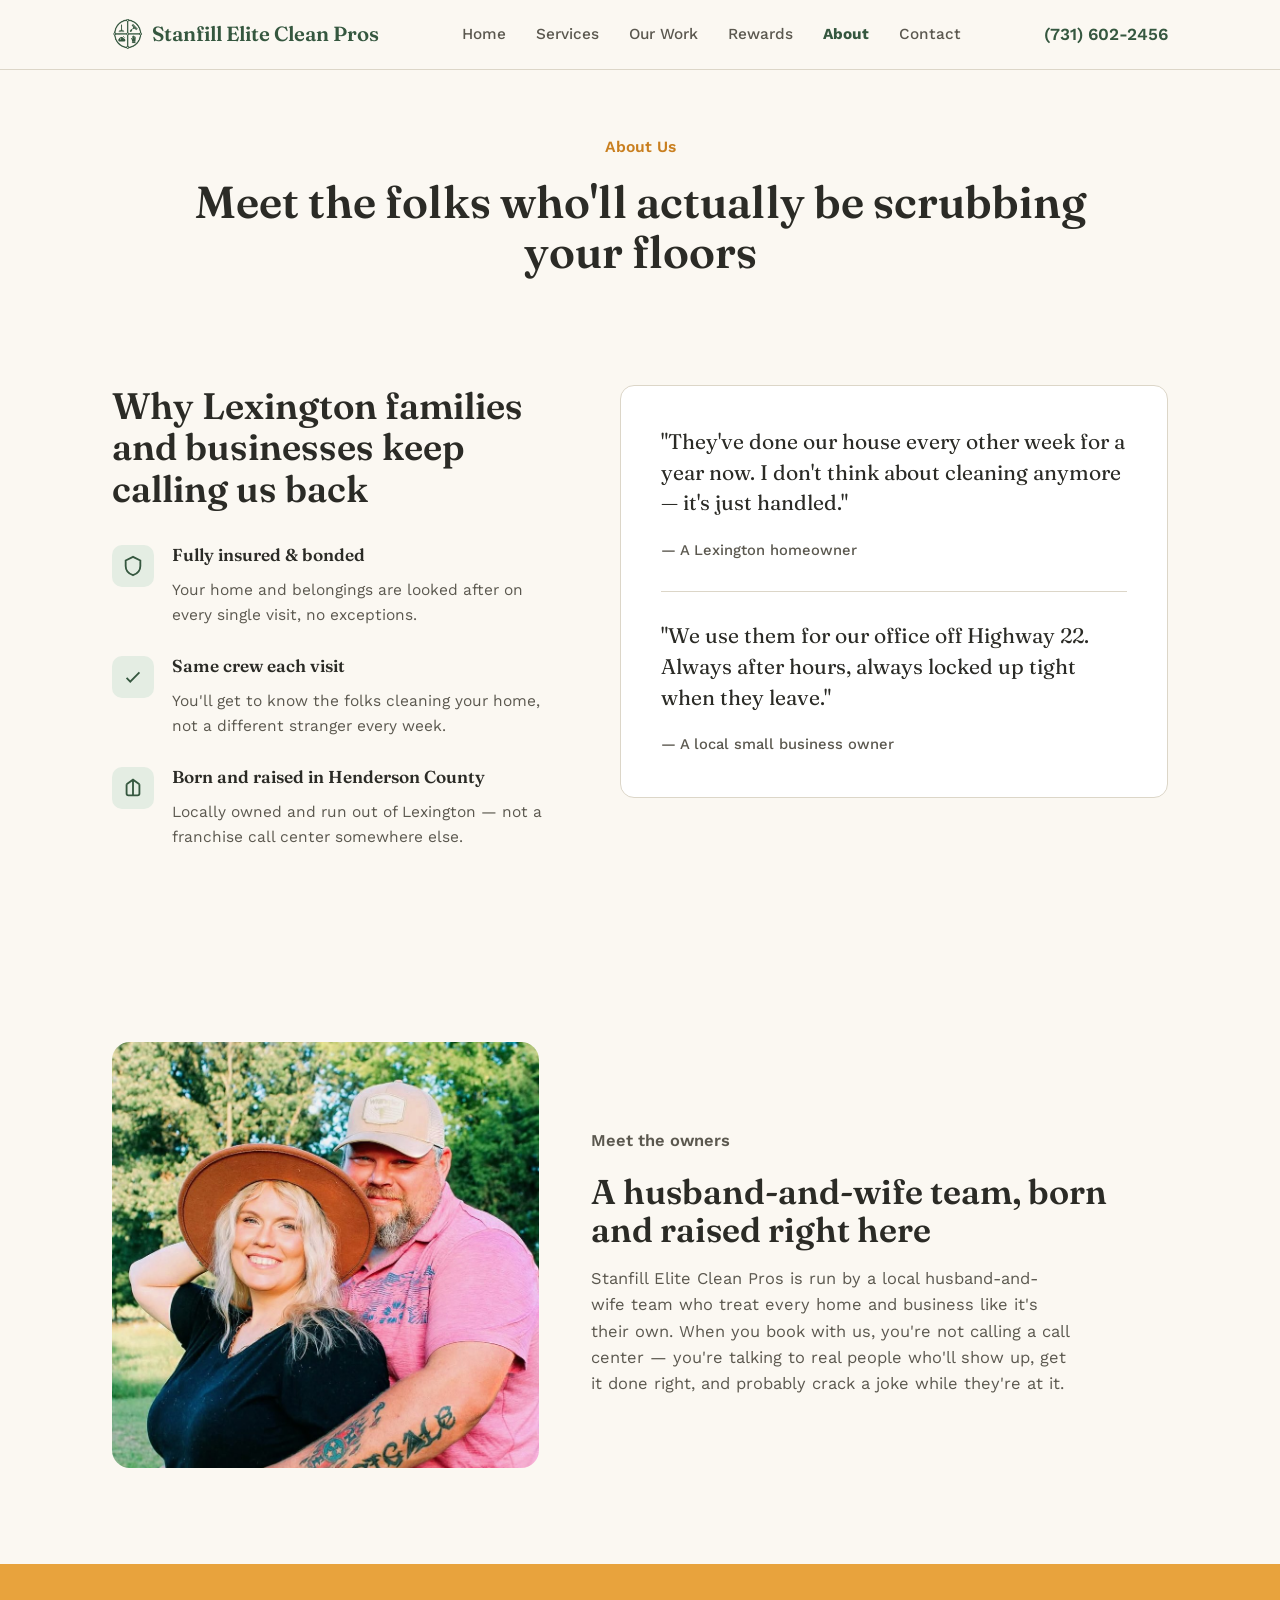
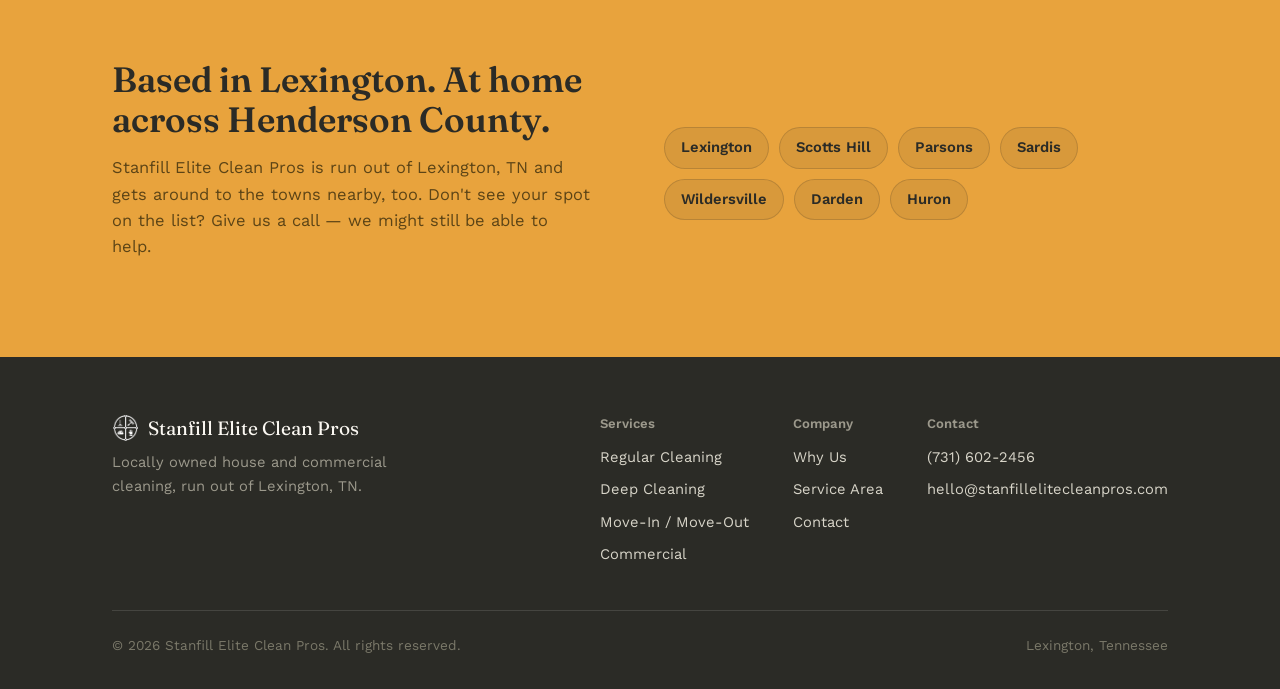
==== about.html @ 1ce363c2 "Add files via upload" ====
<!DOCTYPE html>
<html lang="en">
<head>
<meta charset="UTF-8">
<meta name="viewport" content="width=device-width, initial-scale=1.0">
<title>About Us | Stanfill Elite Clean Pros</title>
<meta name="description" content="Meet the local husband-and-wife team behind Stanfill Elite Clean Pros, serving Lexington, TN and Henderson County.">
<link rel="preconnect" href="https://fonts.googleapis.com">
<link rel="preconnect" href="https://fonts.gstatic.com" crossorigin>
<link href="https://fonts.googleapis.com/css2?family=Fraunces:opsz,wght@9..144,400;9..144,500;9..144,600;9..144,700&family=Work+Sans:wght@400;500;600&display=swap" rel="stylesheet">
<link rel="stylesheet" href="styles.css">
</head>
<body>

<nav class="nav">
  <div class="wrap">
    <a href="index.html" class="brand">
      <img class="mark" src="logo-mark-sage.png" alt="Stanfill Elite Clean Pros logo">
      Stanfill Elite Clean Pros
    </a>
    <div class="nav-links">
      <a href="index.html">Home</a>
      <a href="services.html">Services</a>
      <a href="gallery.html">Our Work</a>
      <a href="rewards.html">Rewards</a>
      <a href="about.html" class="active-link">About</a>
      <a href="contact.html">Contact</a>
    </div>
    <button class="nav-toggle" id="navToggle" aria-label="Open menu" aria-expanded="false">
      <span></span><span></span><span></span>
    </button>
    <div class="nav-right">
      <a href="tel:+17316022456" class="nav-phone">(731) 602-2456</a>
    </div>
  </div>
</nav>

<header class="page-header reveal">
  <div class="wrap">
    <p class="eyebrow-plain">About Us</p>
    <h1>Meet the folks who'll actually be scrubbing your floors</h1>
  </div>
</header>

<section class="reveal" id="why">
  <div class="wrap">
    <div class="why">
      <div class="section-head" style="margin-bottom:0;">
        <h2>Why Lexington families and businesses keep calling us back</h2>
        <div class="why-list" style="margin-top:36px;">
          <div class="why-item">
            <div class="icon">
              <svg viewBox="0 0 24 24" fill="none" stroke="currentColor" stroke-width="2"><path d="M12 2L4 6v6c0 5 3.5 8.5 8 10 4.5-1.5 8-5 8-10V6l-8-4z"/></svg>
            </div>
            <div>
              <h3>Fully insured &amp; bonded</h3>
              <p>Your home and belongings are looked after on every single visit, no exceptions.</p>
            </div>
          </div>
          <div class="why-item">
            <div class="icon">
              <svg viewBox="0 0 24 24" fill="none" stroke="currentColor" stroke-width="2"><path d="M5 13l4 4L19 7"/></svg>
            </div>
            <div>
              <h3>Same crew each visit</h3>
              <p>You'll get to know the folks cleaning your home, not a different stranger every week.</p>
            </div>
          </div>
          <div class="why-item">
            <div class="icon">
              <svg viewBox="0 0 24 24" fill="none" stroke="currentColor" stroke-width="2"><path d="M12 3v18M5 8l7-5 7 5M5 8v10a2 2 0 002 2h10a2 2 0 002-2V8"/></svg>
            </div>
            <div>
              <h3>Born and raised in Henderson County</h3>
              <p>Locally owned and run out of Lexington — not a franchise call center somewhere else.</p>
            </div>
          </div>
        </div>
      </div>
      <div class="quote-block">
        <blockquote>"They've done our house every other week for a year now. I don't think about cleaning anymore — it's just handled."</blockquote>
        <cite>— A Lexington homeowner</cite>
        <div class="quote-divider"></div>
        <blockquote>"We use them for our office off Highway 22. Always after hours, always locked up tight when they leave."</blockquote>
        <cite>— A local small business owner</cite>
      </div>
    </div>
  </div>
</section>

<section class="reveal" id="team">
  <div class="wrap">
    <div class="team-block">
      <div class="team-photo">
        <img src="owners.jpg" alt="The husband-and-wife team behind Stanfill Elite Clean Pros">
      </div>
      <div class="team-copy">
        <p class="eyebrow-plain">Meet the owners</p>
        <h2>A husband-and-wife team, born and raised right here</h2>
        <p>Stanfill Elite Clean Pros is run by a local husband-and-wife team who treat every home and business like it's their own. When you book with us, you're not calling a call center — you're talking to real people who'll show up, get it done right, and probably crack a joke while they're at it.</p>
      </div>
    </div>
  </div>
</section>

<section class="reveal area" id="area">
  <div class="wrap">
    <div>
      <h2>Based in Lexington. At home across Henderson County.</h2>
      <p>Stanfill Elite Clean Pros is run out of Lexington, TN and gets around to the towns nearby, too. Don't see your spot on the list? Give us a call — we might still be able to help.</p>
    </div>
    <div>
      <div class="town-list">
        <span class="town-pill">Lexington</span>
        <span class="town-pill">Scotts Hill</span>
        <span class="town-pill">Parsons</span>
        <span class="town-pill">Sardis</span>
        <span class="town-pill">Wildersville</span>
        <span class="town-pill">Darden</span>
        <span class="town-pill">Huron</span>
      </div>
    </div>
  </div>
</section>

<footer>
  <div class="wrap">
    <div class="footer-top">
      <div>
        <div class="footer-brand">
          <img class="mark" src="logo-mark-white.png" alt="Stanfill Elite Clean Pros logo">
          Stanfill Elite Clean Pros
        </div>
        <p class="footer-tagline">Locally owned house and commercial cleaning, run out of Lexington, TN.</p>
      </div>
      <div class="footer-links">
        <div class="footer-col">
          <h4>Services</h4>
          <a href="services.html">Regular Cleaning</a>
          <a href="services.html">Deep Cleaning</a>
          <a href="services.html">Move-In / Move-Out</a>
          <a href="services.html">Commercial</a>
        </div>
        <div class="footer-col">
          <h4>Company</h4>
          <a href="about.html">Why Us</a>
          <a href="about.html">Service Area</a>
          <a href="contact.html">Contact</a>
        </div>
        <div class="footer-col">
          <h4>Contact</h4>
          <span>(731) 602-2456</span>
          <span>hello@stanfillelitecleanpros.com</span>
        </div>
      </div>
    </div>
    <div class="footer-bottom">
      <span>© 2026 Stanfill Elite Clean Pros. All rights reserved.</span>
      <span>Lexington, Tennessee</span>
    </div>
  </div>
</footer>

<script src="main.js"></script>
</body>
</html>
---- styles.css ----
:root{
    --cream: #FBF8F2;
    --sage: #4A7C59;
    --sage-deep: #35573F;
    --sage-pale: #E4EDE3;
    --honey: #E8A33D;
    --honey-deep: #C97F1F;
    --ink: #2B2B26;
    --ink-soft: #5B584F;
    --line: #DCD6C8;
    --white: #FFFFFF;
  }

  *{ box-sizing: border-box; margin:0; padding:0; }

  html{ scroll-behavior: smooth; }

  body{
    background: var(--cream);
    color: var(--ink);
    font-family: 'Work Sans', sans-serif;
    font-size: 17px;
    line-height: 1.6;
    -webkit-font-smoothing: antialiased;
  }

  h1, h2, h3, .display{
    font-family: 'Fraunces', serif;
    color: var(--ink);
    line-height: 1.12;
    font-weight: 600;
  }

  a{ color: inherit; text-decoration: none; }

  img, svg{ display:block; max-width:100%; }

  .wrap{
    max-width: 1120px;
    margin: 0 auto;
    padding: 0 32px;
  }

  section{ padding: 96px 0; }

  @media (max-width: 640px){
    section{ padding: 64px 0; }
    .wrap{ padding: 0 20px; }
  }

  /* ---------- Nav ---------- */
  .nav{
    position: sticky;
    top: 0;
    z-index: 50;
    background: rgba(251,248,242,0.92);
    backdrop-filter: blur(6px);
    border-bottom: 1px solid var(--line);
  }
  .nav .wrap{
    display:flex;
    align-items:center;
    justify-content:space-between;
    padding-top: 18px;
    padding-bottom: 18px;
  }
  .brand{
    font-family:'Fraunces', serif;
    font-weight: 600;
    font-size: 1.28rem;
    color: var(--sage-deep);
    display:flex;
    align-items:center;
    gap:10px;
  }
  .brand .mark{
    width: 30px; height:30px;
    flex-shrink:0;
  }
  .nav-links{
    display:flex;
    gap: 30px;
    font-size: 0.96rem;
    font-weight:500;
  }
  .nav-links a{ color: var(--ink-soft); transition: color .15s ease; }
  .nav-links a:hover{ color: var(--sage-deep); }
  .nav-phone{
    font-weight:600;
    color: var(--sage-deep);
    white-space: nowrap;
  }
  .nav-toggle{
    display:none;
    flex-direction: column;
    justify-content: center;
    gap: 5px;
    width: 34px;
    height: 34px;
    background: none;
    border: none;
    cursor: pointer;
    padding: 0;
    flex-shrink: 0;
  }
  .nav-toggle span{
    display:block;
    width:100%;
    height:2px;
    background: var(--sage-deep);
    border-radius: 2px;
    transition: transform .2s ease, opacity .2s ease;
  }
  .nav-toggle.open span:nth-child(1){ transform: translateY(7px) rotate(45deg); }
  .nav-toggle.open span:nth-child(2){ opacity:0; }
  .nav-toggle.open span:nth-child(3){ transform: translateY(-7px) rotate(-45deg); }
  @media (max-width: 800px){
    .nav{ position: relative; }
    .nav-toggle{ display:flex; }
    .nav-links{
      display:none;
      position: absolute;
      top: 100%;
      left:0; right:0;
      flex-direction: column;
      gap: 0;
      background: var(--cream);
      border-bottom: 1px solid var(--line);
      box-shadow: 0 12px 24px rgba(43,43,38,0.08);
    }
    .nav-links.open{ display:flex; }
    .nav-links a{
      padding: 16px 32px;
      border-bottom: 1px solid var(--line);
    }
    .nav-links a:last-child{ border-bottom:none; }
  }

  /* ---------- Scroll reveal ---------- */
  .reveal{
    opacity: 0;
    transform: translateY(28px);
    transition: opacity .7s ease, transform .7s ease;
  }
  .reveal.is-visible{
    opacity: 1;
    transform: none;
  }
  @media (prefers-reduced-motion: reduce){
    .reveal{ opacity:1; transform:none; transition:none; }
  }

  /* ---------- Hero entrance + living details ---------- */
  .hero .wrap > div:first-child{
    animation: heroFadeUp .8s ease both;
  }
  .hero-art{
    animation: heroFadeUp .8s ease .15s both;
  }
  @keyframes heroFadeUp{
    from{ opacity:0; transform: translateY(20px); }
    to{ opacity:1; transform:none; }
  }
  .sparkle-anim{
    animation: sparkleTwinkle 2.6s ease-in-out infinite;
    transform-origin: center;
  }
  .sparkle-anim.delay1{ animation-delay: .5s; }
  .sparkle-anim.delay2{ animation-delay: 1s; }
  @keyframes sparkleTwinkle{
    0%, 100%{ opacity: .55; transform: scale(0.85); }
    50%{ opacity: 1; transform: scale(1.1); }
  }
  .mist-anim{
    animation: mistFloat 3.2s ease-in-out infinite;
  }
  .mist-anim.delay1{ animation-delay: .6s; }
  .mist-anim.delay2{ animation-delay: 1.2s; }
  @keyframes mistFloat{
    0%{ opacity: 0; transform: translateY(6px); }
    40%{ opacity: .9; }
    100%{ opacity: 0; transform: translateY(-14px); }
  }
  @media (prefers-reduced-motion: reduce){
    .hero .wrap > div:first-child, .hero-art{ animation:none; }
    .sparkle-anim, .mist-anim{ animation:none; }
  }

  /* ---------- Hero ---------- */
  .hero{
    padding: 88px 0 72px;
    position: relative;
    overflow: hidden;
  }
  .hero::before{
    content:"";
    position:absolute;
    top:-140px; right:-180px;
    width:560px; height:560px;
    border-radius:50%;
    background: radial-gradient(circle at 32% 32%, rgba(232,163,61,0.32), rgba(232,163,61,0) 68%);
    z-index:0;
  }
  .hero::after{
    content:"";
    position:absolute;
    bottom:-220px; left:-140px;
    width:420px; height:420px;
    border-radius:50%;
    background: radial-gradient(circle at 50% 50%, rgba(74,124,89,0.16), rgba(74,124,89,0) 70%);
    z-index:0;
  }
  .hero .wrap{
    position:relative;
    z-index:1;
    display:grid;
    grid-template-columns: 1.05fr 0.85fr;
    gap: 56px;
    align-items:center;
  }
  .badge-stamp{
    position:absolute;
    top: 18px;
    right: 18px;
    background: var(--sage-deep);
    color: var(--cream);
    font-family:'Fraunces', serif;
    font-weight:600;
    font-size: 0.82rem;
    padding: 10px 16px;
    border-radius: 999px;
    transform: rotate(6deg);
    box-shadow: 0 6px 16px rgba(53,87,63,0.25);
    z-index:2;
  }
  @media (max-width: 640px){
    .badge-stamp{ display:none; }
  }
  @media (max-width: 860px){
    .hero .wrap{ grid-template-columns: 1fr; }
    .hero{ padding-top: 56px; }
  }
  .eyebrow-plain{
    font-size: 0.98rem;
    color: var(--sage-deep);
    font-weight: 600;
    margin-bottom: 18px;
  }
  .hero h1{
    font-size: clamp(2.4rem, 4.6vw, 3.6rem);
    letter-spacing: -0.01em;
  }
  .hero p.lede{
    margin-top: 22px;
    font-size: 1.16rem;
    color: var(--ink-soft);
    max-width: 46ch;
  }
  .hero-ctas{
    margin-top: 34px;
    display:flex;
    gap: 16px;
    flex-wrap: wrap;
  }
  .btn{
    display:inline-block;
    padding: 14px 26px;
    border-radius: 8px;
    font-weight: 600;
    font-size: 0.98rem;
    transition: transform .15s ease, box-shadow .15s ease, background .15s ease;
  }
  .btn-primary{
    background: var(--sage);
    color: var(--white);
    box-shadow: 0 8px 20px rgba(74,124,89,0.28);
  }
  .btn-primary:hover{ background: var(--sage-deep); transform: translateY(-2px); box-shadow: 0 12px 24px rgba(74,124,89,0.32); }
  .btn-ghost{
    border: 1.5px solid var(--sage);
    color: var(--sage-deep);
  }
  .btn-ghost:hover{ background: var(--sage-pale); }

  .hero-note{
    margin-top: 20px;
    font-size: 0.92rem;
    color: var(--ink-soft);
  }

  .hero-art{
    position: relative;
  }

  /* ---------- Trust strip ---------- */
  .trust{
    border-top: 1px solid var(--line);
    border-bottom: 1px solid var(--line);
    background: var(--sage-pale);
  }
  .trust .wrap{
    display:flex;
    flex-wrap: wrap;
    gap: 28px 44px;
    padding: 26px 32px;
    justify-content: space-between;
  }
  .trust-item{
    display:flex;
    align-items:center;
    gap: 12px;
    font-size: 0.95rem;
    font-weight: 500;
    color: var(--sage-deep);
  }
  .trust-item .icon-dot{
    width: 34px; height:34px;
    border-radius:50%;
    background: var(--honey);
    display:flex; align-items:center; justify-content:center;
    flex-shrink:0;
  }
  .trust-item:nth-child(even) .icon-dot{ background: var(--sage); }
  .trust-item .icon-dot svg{ width:18px; height:18px; color: var(--white); }

  /* ---------- Section heads ---------- */
  .section-head{
    max-width: 60ch;
    margin-bottom: 52px;
  }
  .section-head h2{
    font-size: clamp(1.8rem, 3vw, 2.3rem);
  }
  .section-head p{
    margin-top: 14px;
    color: var(--ink-soft);
    font-size: 1.06rem;
  }
  .section-head.center{
    margin-left:auto;
    margin-right:auto;
    text-align:center;
  }

  /* ---------- Promo / coupon ---------- */
  .promo{
    background: var(--sage-pale);
  }
  .promo-card{
    display:grid;
    grid-template-columns: 1.1fr 0.9fr;
    gap: 48px;
    align-items:center;
  }
  @media (max-width: 860px){
    .promo-card{ grid-template-columns: 1fr; }
  }
  .promo-copy h2{
    font-size: clamp(1.7rem, 2.8vw, 2.15rem);
    margin-top: 10px;
  }
  .promo-copy p{
    margin-top: 16px;
    color: var(--ink-soft);
    font-size: 1.03rem;
    max-width: 46ch;
  }
  .promo-copy .btn{ margin-top: 26px; }

  .coupon{
    background: var(--white);
    border: 2px dashed var(--honey-deep);
    border-radius: 16px;
    position: relative;
    padding: 30px 30px 22px;
  }
  .coupon::before, .coupon::after{
    content:"";
    position:absolute;
    width: 26px; height: 26px;
    background: var(--sage-pale);
    border-radius: 50%;
    left: 50%;
    transform: translateX(-50%);
  }
  .coupon::before{ top: -13px; }
  .coupon::after{ bottom: -13px; }
  .coupon-top{
    display:flex;
    flex-direction: column;
    align-items:center;
    text-align:center;
    padding-bottom: 20px;
  }
  .coupon-label{
    font-size: 0.86rem;
    font-weight: 600;
    color: var(--sage-deep);
    margin-bottom: 10px;
  }
  .coupon-amount{
    font-family: 'Fraunces', serif;
    font-size: 2.6rem;
    font-weight: 700;
    color: var(--honey-deep);
    line-height: 1;
  }
  .coupon-sub{
    margin-top: 8px;
    font-size: 0.94rem;
    color: var(--ink-soft);
    font-weight: 500;
  }
  .coupon-perf{
    border-top: 2px dashed var(--line);
  }
  .coupon-bottom{
    padding-top: 18px;
    text-align:center;
  }
  .coupon-note{
    font-size: 0.85rem;
    color: var(--ink-soft);
  }

  .rewards-block{
    margin-top: 64px;
    padding-top: 56px;
    border-top: 1px solid rgba(43,43,38,0.1);
  }
  .rewards-steps{
    display:grid;
    grid-template-columns: repeat(3, 1fr);
    gap: 30px;
    margin-bottom: 48px;
  }
  @media (max-width: 800px){
    .rewards-steps{ grid-template-columns: 1fr; gap: 26px; }
  }
  .rewards-step .num{
    font-family:'Fraunces', serif;
    font-size: 1.4rem;
    color: var(--honey-deep);
    display:block;
    margin-bottom: 10px;
  }
  .rewards-step h3{ font-size: 1.08rem; margin-bottom: 6px; }
  .rewards-step p{ font-size: 0.95rem; color: var(--ink-soft); }

  .tier-grid{
    display:grid;
    grid-template-columns: repeat(4, 1fr);
    gap: 20px;
  }
  @media (max-width: 900px){
    .tier-grid{ grid-template-columns: repeat(2, 1fr); }
  }
  @media (max-width: 560px){
    .tier-grid{ grid-template-columns: 1fr; }
  }
  .tier-card{
    background: var(--white);
    border: 1px solid var(--line);
    border-radius: 14px;
    padding: 26px 22px;
    text-align:center;
  }
  .tier-card.featured{
    background: var(--sage-deep);
    border-color: var(--sage-deep);
  }
  .tier-card.featured h3, .tier-card.featured .tier-points{ color: var(--cream); }
  .tier-card.featured p{ color: #C9DACB; }
  .tier-points{
    display:inline-block;
    font-size: 0.82rem;
    font-weight: 700;
    color: var(--honey-deep);
    background: var(--sage-pale);
    padding: 5px 14px;
    border-radius: 999px;
    margin-bottom: 14px;
  }
  .tier-card.featured .tier-points{ background: rgba(251,248,242,0.15); }
  .tier-card h3{ font-size: 1.15rem; margin-bottom: 8px; }
  .tier-card p{ font-size: 0.9rem; color: var(--ink-soft); }

  /* ---------- Gallery ---------- */
  .gallery-grid{
    display:grid;
    grid-template-columns: 1.3fr 1fr;
    gap: 24px;
  }
  @media (max-width: 800px){
    .gallery-grid{ grid-template-columns: 1fr; }
  }
  .gallery-item{
    background: var(--white);
    border: 1px solid var(--line);
    border-radius: 14px;
    overflow: hidden;
  }
  .gallery-item img{
    width: 100%;
    height: 320px;
    object-fit: cover;
    display: block;
  }
  .gallery-item.large img{ height: 400px; }
  @media (max-width: 800px){
    .gallery-item.large img{ height: 320px; }
  }
  .gallery-item figcaption{
    padding: 16px 20px;
    font-size: 0.92rem;
    color: var(--ink-soft);
  }

  /* ---------- Team ---------- */
  .team-block{
    display:grid;
    grid-template-columns: 0.85fr 1.15fr;
    gap: 52px;
    align-items:center;
  }
  @media (max-width: 800px){
    .team-block{ grid-template-columns: 1fr; }
  }
  .team-photo img{
    width: 100%;
    aspect-ratio: 1 / 1;
    object-fit: cover;
    border-radius: 18px;
    display:block;
  }
  .team-copy h2{ font-size: clamp(1.7rem, 2.8vw, 2.15rem); margin-top:10px; }
  .team-copy p{ margin-top:16px; color: var(--ink-soft); font-size: 1.03rem; max-width: 48ch; }

  /* ---------- Services ---------- */
  .services-grid{
    display:grid;
    grid-template-columns: repeat(2, 1fr);
    gap: 2px;
    background: var(--line);
    border: 1px solid var(--line);
    border-radius: 14px;
    overflow:hidden;
  }
  @media (max-width: 720px){
    .services-grid{ grid-template-columns: 1fr; }
  }
  .service-card{
    background: var(--white);
    padding: 40px 38px;
    transition: transform .18s ease, box-shadow .18s ease;
  }
  .service-card:hover{
    transform: translateY(-4px);
    box-shadow: 0 14px 30px rgba(43,43,38,0.08);
    position: relative;
    z-index: 1;
  }
  .service-card .tag{
    font-size: 0.86rem;
    font-weight: 600;
    color: var(--honey-deep);
    margin-bottom: 12px;
  }
  .service-card h3{
    font-size: 1.4rem;
    margin-bottom: 12px;
  }
  .service-card p{
    color: var(--ink-soft);
    font-size: 0.99rem;
  }
  .service-card .checklist{
    list-style:none;
    padding:0;
    margin:0;
    display:flex;
    flex-direction:column;
    gap: 10px;
  }
  .service-card .checklist li{
    position:relative;
    padding-left: 26px;
    font-size: 0.95rem;
    color: var(--ink-soft);
  }
  .service-card .checklist li::before{
    content:"";
    position:absolute;
    left:0; top:3px;
    width:16px; height:16px;
    border-radius:4px;
    background: var(--sage-pale);
    border: 1.5px solid var(--sage);
  }
  .service-card .checklist li::after{
    content:"";
    position:absolute;
    left:4px; top:6px;
    width:8px; height:4px;
    border-left: 2px solid var(--sage-deep);
    border-bottom: 2px solid var(--sage-deep);
    transform: rotate(-45deg);
  }
  .service-card .checklist li .note{
    color: var(--ink-soft);
    font-style: italic;
    font-size: 0.87rem;
  }

  .feature-strip{
    margin-top: 44px;
    display:grid;
    grid-template-columns: 1fr 1fr;
    gap: 24px;
  }
  @media (max-width: 720px){
    .feature-strip{ grid-template-columns: 1fr; }
  }
  .feature-item{
    display:flex;
    gap: 18px;
    background: var(--sage-pale);
    border-radius: 14px;
    padding: 26px;
  }
  .feature-item .icon{
    width: 44px; height:44px;
    border-radius: 10px;
    background: var(--white);
    display:flex; align-items:center; justify-content:center;
    flex-shrink:0;
  }
  .feature-item .icon svg{ width:22px; height:22px; color: var(--sage-deep); }
  .feature-item h3{ font-size: 1.05rem; margin-bottom: 6px; }
  .feature-item p{ font-size: 0.92rem; color: var(--ink-soft); }

  /* ---------- Process ---------- */
  .process{
    background: var(--sage-deep);
    color: var(--cream);
  }
  .process .section-head h2, .process .section-head p{ color: var(--cream); }
  .process .section-head p{ color: #C9DACB; }
  .process-list{
    display:grid;
    grid-template-columns: repeat(3, 1fr);
    gap: 40px;
  }
  @media (max-width: 800px){
    .process-list{ grid-template-columns: 1fr; gap: 36px; }
  }
  .process-step{
    border-top: 2px solid rgba(251,248,242,0.28);
    padding-top: 22px;
  }
  .process-step .num{
    font-family:'Fraunces', serif;
    font-size: 1.5rem;
    color: var(--honey);
    margin-bottom: 14px;
    display:block;
  }
  .process-step h3{
    color: var(--cream);
    font-size: 1.2rem;
    margin-bottom: 10px;
  }
  .process-step p{
    color: #C9DACB;
    font-size: 0.98rem;
  }

  /* ---------- Why us ---------- */
  .why{
    display:grid;
    grid-template-columns: 0.9fr 1.1fr;
    gap: 60px;
    align-items: start;
  }
  @media (max-width: 860px){
    .why{ grid-template-columns: 1fr; }
  }
  .why-list{
    display:flex;
    flex-direction: column;
    gap: 28px;
  }
  .why-item{
    display:flex;
    gap: 18px;
  }
  .why-item .icon{
    width: 42px; height:42px;
    border-radius: 10px;
    background: var(--sage-pale);
    display:flex; align-items:center; justify-content:center;
    flex-shrink:0;
  }
  .why-item .icon svg{ width:22px; height:22px; color: var(--sage-deep); }
  .why-item h3{ font-size: 1.08rem; margin-bottom: 6px; }
  .why-item p{ color: var(--ink-soft); font-size: 0.97rem; }

  .quote-block{
    background: var(--white);
    border: 1px solid var(--line);
    border-radius: 14px;
    padding: 40px;
  }
  .quote-block blockquote{
    font-family:'Fraunces', serif;
    font-size: 1.32rem;
    line-height: 1.45;
    color: var(--ink);
    margin-bottom: 18px;
  }
  .quote-block cite{
    font-style: normal;
    font-size: 0.92rem;
    color: var(--ink-soft);
    font-weight: 500;
  }
  .quote-divider{
    height:1px;
    background: var(--line);
    margin: 28px 0;
  }

  /* ---------- Service area ---------- */
  .area{
    background: var(--honey);
    color: var(--ink);
  }
  .area .wrap{
    display:grid;
    grid-template-columns: 1fr 1fr;
    gap: 48px;
    align-items:center;
  }
  @media (max-width: 800px){
    .area .wrap{ grid-template-columns: 1fr; }
  }
  .area h2{ font-size: clamp(1.8rem, 3vw, 2.2rem); }
  .area p{ margin-top: 16px; color: #5C4416; font-size: 1.03rem; max-width: 48ch; }
  .town-list{
    display:flex;
    flex-wrap: wrap;
    gap: 10px;
    margin-top: 26px;
  }
  .town-pill{
    background: rgba(43,43,38,0.08);
    border: 1px solid rgba(43,43,38,0.18);
    padding: 8px 16px;
    border-radius: 999px;
    font-size: 0.92rem;
    font-weight: 600;
  }

  /* ---------- Contact / CTA ---------- */
  .contact-grid{
    display:grid;
    grid-template-columns: 1fr 1fr;
    gap: 56px;
  }
  @media (max-width: 860px){
    .contact-grid{ grid-template-columns: 1fr; }
  }
  .contact-info h2{ font-size: clamp(1.8rem, 3vw, 2.2rem); }
  .contact-info p{ margin-top: 16px; color: var(--ink-soft); max-width: 46ch; }
  .contact-line{
    margin-top: 28px;
    display:flex;
    flex-direction: column;
    gap: 14px;
  }
  .contact-line a, .contact-line span{
    display:flex;
    align-items:center;
    gap: 12px;
    font-weight: 600;
    color: var(--sage-deep);
  }
  .contact-line svg{ width:20px; height:20px; }

  form{
    background: var(--white);
    border: 1px solid var(--line);
    border-radius: 14px;
    padding: 36px;
  }
  .field{ margin-bottom: 18px; }
  .field label{
    display:block;
    font-size: 0.88rem;
    font-weight: 600;
    color: var(--ink);
    margin-bottom: 7px;
  }
  .field input, .field select, .field textarea{
    width:100%;
    padding: 12px 14px;
    border: 1px solid var(--line);
    border-radius: 8px;
    font-family: inherit;
    font-size: 0.97rem;
    background: var(--cream);
    color: var(--ink);
  }
  .field input:focus, .field select:focus, .field textarea:focus{
    outline: 2px solid var(--sage);
    outline-offset: 1px;
  }
  .field textarea{ resize: vertical; min-height: 90px; }
  .field-check{
    display:flex;
    align-items:flex-start;
    gap: 10px;
    margin-bottom: 22px;
  }
  .field-check input{
    width: 18px; height: 18px;
    margin-top: 2px;
    accent-color: var(--sage);
    flex-shrink:0;
  }
  .field-check label{
    font-size: 0.88rem;
    font-weight: 500;
    color: var(--ink-soft);
  }
  form .btn{ width:100%; text-align:center; border:none; cursor:pointer; }

  /* ---------- Footer ---------- */
  footer{
    background: var(--ink);
    color: #D8D5C9;
    padding: 56px 0 32px;
  }
  .footer-top{
    display:flex;
    justify-content: space-between;
    flex-wrap: wrap;
    gap: 30px;
    padding-bottom: 34px;
    border-bottom: 1px solid rgba(255,255,255,0.12);
  }
  .footer-brand{
    font-family:'Fraunces', serif;
    font-size: 1.2rem;
    color: var(--cream);
    display:flex;
    align-items:center;
    gap:10px;
  }
  .footer-brand .mark{ width:26px; height:26px; }
  .footer-tagline{
    margin-top: 8px;
    font-size: 0.92rem;
    color: #9C998C;
    max-width: 34ch;
  }
  .footer-links{
    display:flex;
    gap: 44px;
    flex-wrap: wrap;
  }
  .footer-col h4{
    font-size: 0.82rem;
    color: #9C998C;
    font-weight: 600;
    margin-bottom: 12px;
  }
  .footer-col a, .footer-col span{
    display:block;
    font-size: 0.92rem;
    color: #D8D5C9;
    margin-bottom: 9px;
  }
  .footer-col a:hover{ color: var(--honey); }
  .footer-bottom{
    padding-top: 24px;
    font-size: 0.85rem;
    color: #7A7869;
    display:flex;
    justify-content: space-between;
    flex-wrap: wrap;
    gap: 10px;
  }

  .sr-only{
    position:absolute; width:1px; height:1px;
    padding:0; margin:-1px; overflow:hidden;
    clip:rect(0,0,0,0); white-space:nowrap; border:0;
  }

  @media (prefers-reduced-motion: reduce){
    *{ scroll-behavior:auto !important; transition:none !important; }
  }

  /* ---------- Nav right / booking message ---------- */
  .nav-right{ display:flex; align-items:center; gap: 18px; }
  .modal-msg{
    font-size: 0.88rem;
    border-radius: 8px;
    padding: 10px 12px;
    margin-bottom: 16px;
    display:none;
  }
  .modal-msg.show{ display:block; }
  .modal-msg.error{ background:#FBE7DF; color:#9A3B1F; }
  .modal-msg.success{ background: var(--sage-pale); color: var(--sage-deep); }
  .send-options{
    display:flex;
    gap: 12px;
    margin-bottom: 16px;
  }
  @media (max-width: 480px){
    .send-options{ flex-direction: column; }
  }
  .send-btn{
    flex:1;
    display:flex;
    align-items:center;
    justify-content:center;
    gap: 8px;
    text-align:center;
    font-size: 0.92rem;
  }
  .send-btn svg{ width:18px; height:18px; flex-shrink:0; }

  /* ---------- Calendar picker ---------- */
  .calendar-field{ margin-bottom: 22px; }
  .calendar{
    background: var(--white);
    border: 1px solid var(--line);
    border-radius: 12px;
    padding: 18px;
  }
  .calendar-head{
    display:flex;
    align-items:center;
    justify-content:space-between;
    margin-bottom: 12px;
  }
  .calendar-head .month-label{
    font-family:'Fraunces', serif;
    font-weight:600;
    font-size: 1.02rem;
  }
  .calendar-nav{
    display:flex;
    gap: 6px;
  }
  .calendar-nav button{
    width: 30px; height:30px;
    border-radius: 8px;
    border: 1px solid var(--line);
    background: var(--cream);
    cursor:pointer;
    font-size: 0.95rem;
    color: var(--sage-deep);
  }
  .calendar-nav button:disabled{ opacity:0.35; cursor:not-allowed; }
  .calendar-grid{
    display:grid;
    grid-template-columns: repeat(7, 1fr);
    gap: 4px;
    text-align:center;
  }
  .calendar-grid .dow{
    font-size: 0.72rem;
    font-weight:600;
    color: var(--ink-soft);
    padding-bottom: 6px;
  }
  .calendar-day{
    aspect-ratio: 1;
    display:flex;
    align-items:center;
    justify-content:center;
    border-radius: 8px;
    font-size: 0.88rem;
    cursor:pointer;
    border: 1px solid transparent;
    background:none;
    font-family:inherit;
    color: var(--ink);
  }
  .calendar-day:hover:not(.disabled):not(.empty){ background: var(--sage-pale); }
  .calendar-day.disabled{ color: var(--line); cursor:not-allowed; text-decoration: line-through; }
  .calendar-day.empty{ cursor:default; }
  .calendar-day.selected{ background: var(--sage); color: var(--white); font-weight:600; }
  .calendar-note{
    margin-top: 12px;
    font-size: 0.85rem;
    color: var(--ink-soft);
  }
  .calendar-note strong{ color: var(--sage-deep); }

  /* ---------- Multi-page additions ---------- */
  .nav-links a.active-link{ color: var(--sage-deep); font-weight: 700; }

  .page-header{
    padding: 64px 0 12px;
    text-align: center;
  }
  .page-header .eyebrow-plain{
    text-align: center;
    color: var(--honey-deep);
  }
  .page-header h1{
    font-size: clamp(2rem, 4vw, 2.8rem);
    max-width: 32ch;
    margin: 0 auto;
  }
  .page-header .page-lede{
    margin: 16px auto 0;
    max-width: 52ch;
    color: var(--ink-soft);
    font-size: 1.08rem;
  }

  .page-header.split{
    text-align: left;
    padding: 56px 0 8px;
  }
  .page-header.split .wrap{
    display:grid;
    grid-template-columns: 1.1fr 0.9fr;
    gap: 40px;
    align-items:center;
  }
  .page-header.split .eyebrow-plain,
  .page-header.split .page-lede{
    text-align:left;
    margin-left:0;
  }
  .page-header.split h1{ margin-left:0; }
  @media (max-width: 800px){
    .page-header.split .wrap{ grid-template-columns: 1fr; }
    .page-header.split{ text-align:center; }
    .page-header.split .eyebrow-plain,
    .page-header.split .page-lede{ text-align:center; margin-left:auto; margin-right:auto; }
    .page-header.split h1{ margin-left:auto; margin-right:auto; }
    .page-header.split .header-art{ order:-1; max-width:280px; margin:0 auto; }
  }
  .header-art svg{ width:100%; height:auto; display:block; }

  .explore-grid{
    display:grid;
    grid-template-columns: repeat(3, 1fr);
    gap: 20px;
  }
  @media (max-width: 860px){
    .explore-grid{ grid-template-columns: repeat(2, 1fr); }
  }
  @media (max-width: 560px){
    .explore-grid{ grid-template-columns: 1fr; }
  }
  .explore-card{
    display:block;
    background: var(--white);
    border: 1px solid var(--line);
    border-radius: 14px;
    padding: 28px 24px;
    transition: transform .18s ease, box-shadow .18s ease;
  }
  .explore-card:hover{
    transform: translateY(-4px);
    box-shadow: 0 14px 30px rgba(43,43,38,0.08);
  }
  .explore-card h3{ font-size: 1.15rem; margin-bottom: 8px; color: var(--sage-deep); }
  .explore-card p{ font-size: 0.94rem; color: var(--ink-soft); }
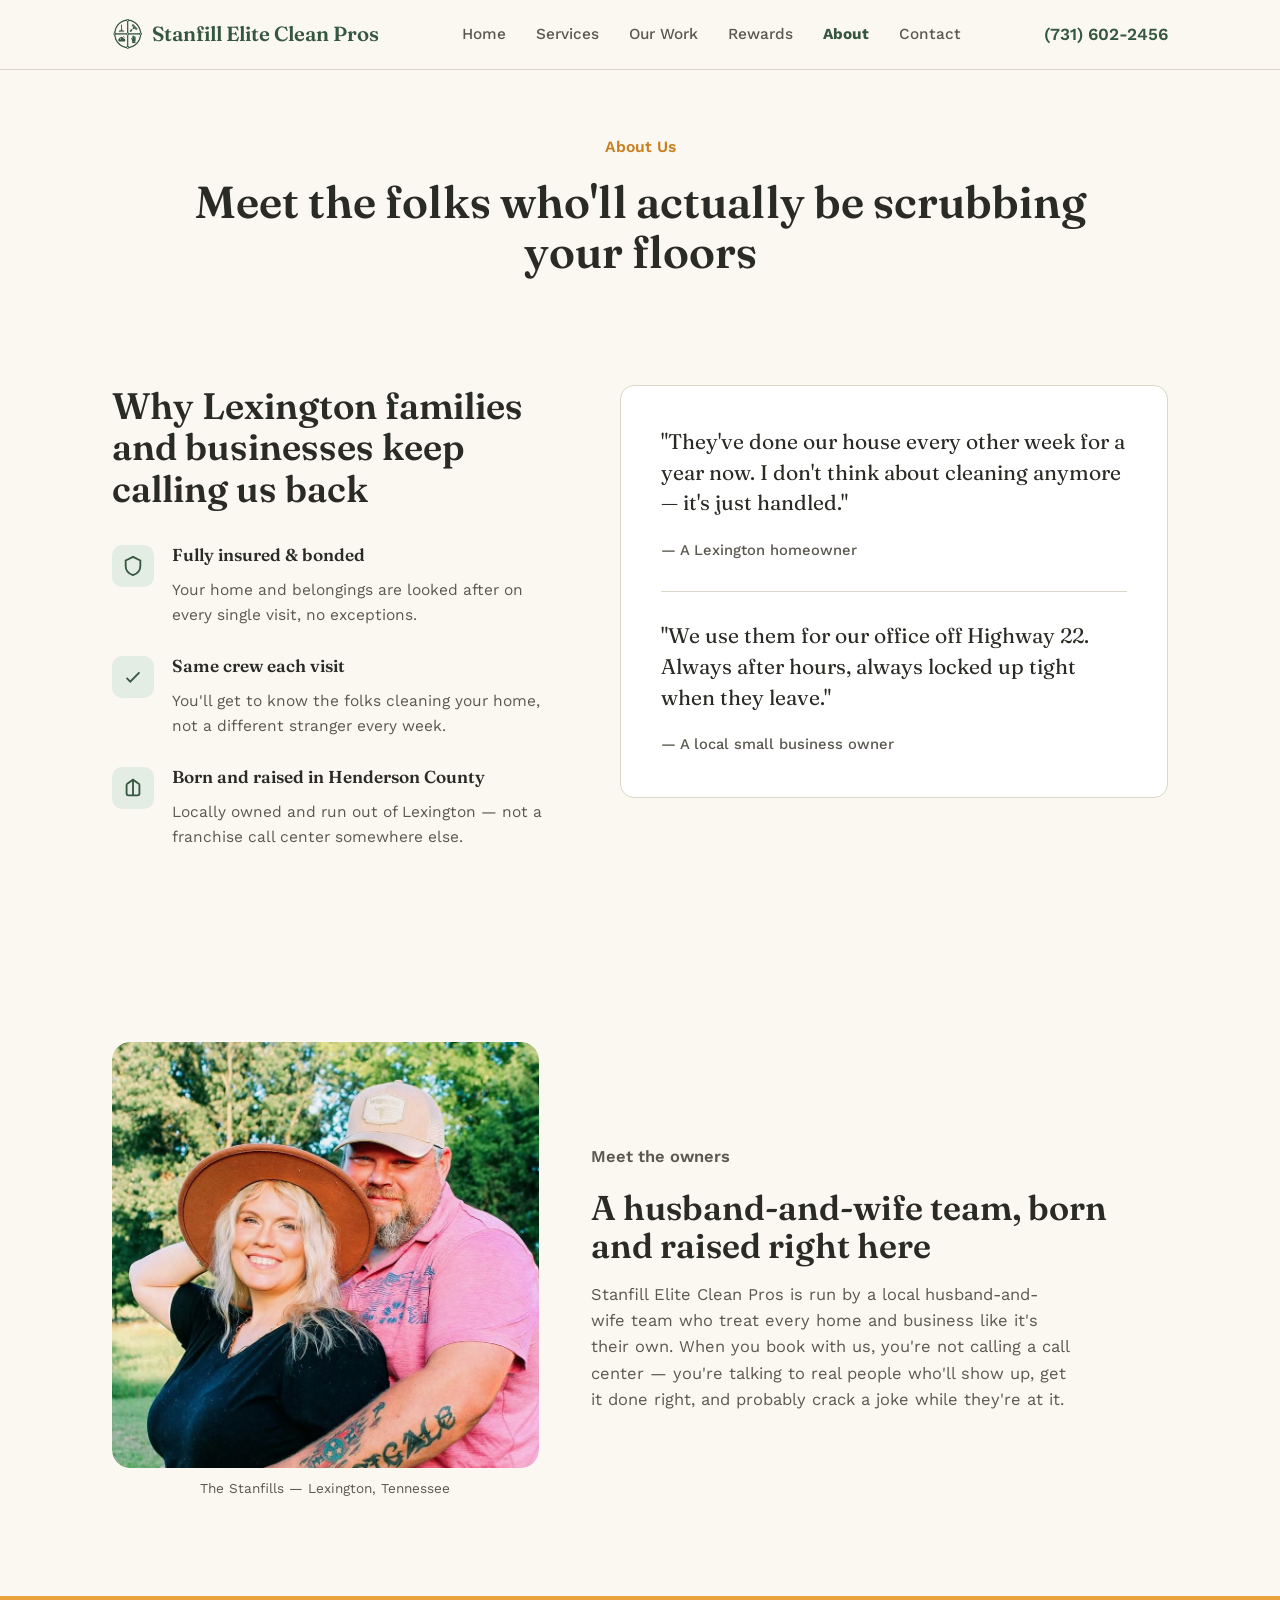
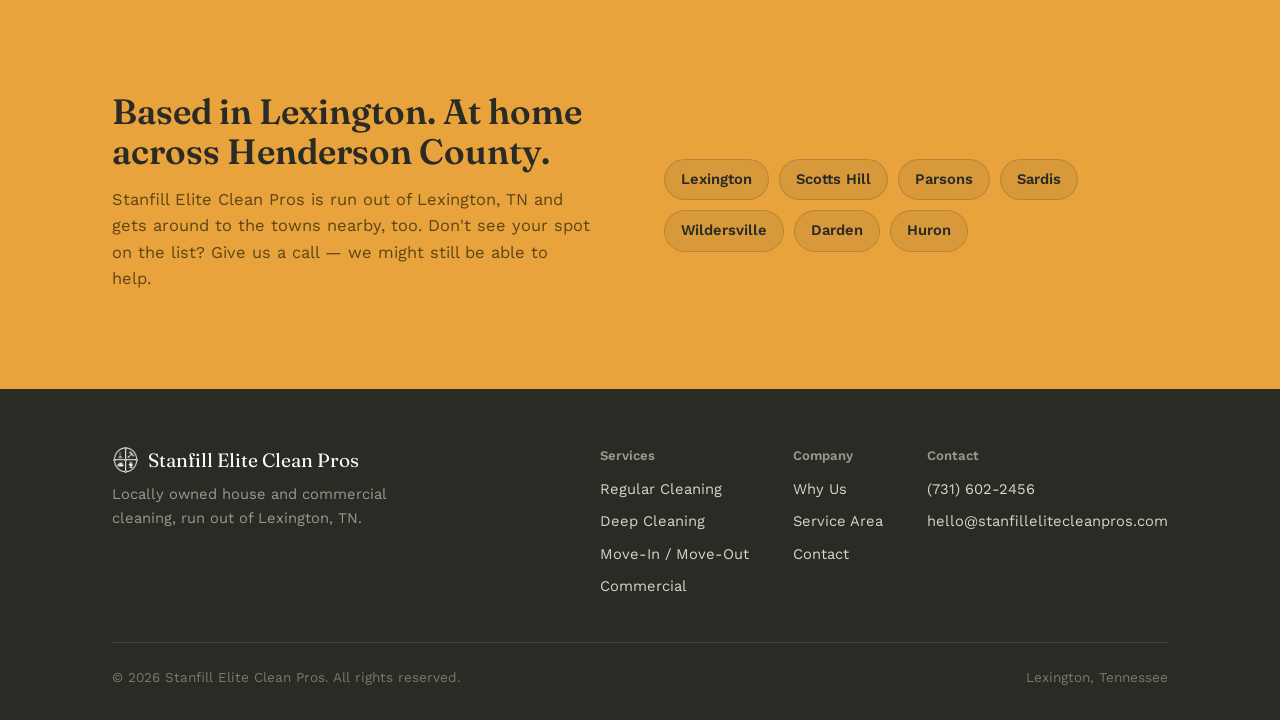
==== commit 90a9732e: "Add files via upload" ====
--- a/about.html
+++ b/about.html
@@ -91,8 +91,11 @@
 <section class="reveal" id="team">
   <div class="wrap">
     <div class="team-block">
-      <div class="team-photo">
-        <img src="owners.jpg" alt="The husband-and-wife team behind Stanfill Elite Clean Pros">
+      <div>
+        <div class="team-photo">
+          <img src="owners.jpg" alt="The husband-and-wife team behind Stanfill Elite Clean Pros">
+        </div>
+        <p class="photo-caption">The Stanfills — Lexington, Tennessee</p>
       </div>
       <div class="team-copy">
         <p class="eyebrow-plain">Meet the owners</p>
--- a/styles.css
+++ b/styles.css
@@ -505,7 +505,9 @@
     height: 320px;
     object-fit: cover;
     display: block;
-  }
+    transition: transform .5s ease;
+  }
+  .gallery-item:hover img{ transform: scale(1.05); }
   .gallery-item.large img{ height: 400px; }
   @media (max-width: 800px){
     .gallery-item.large img{ height: 320px; }
@@ -526,12 +528,21 @@
   @media (max-width: 800px){
     .team-block{ grid-template-columns: 1fr; }
   }
+  .team-photo{ overflow: hidden; border-radius: 18px; }
   .team-photo img{
     width: 100%;
     aspect-ratio: 1 / 1;
     object-fit: cover;
     border-radius: 18px;
     display:block;
+    transition: transform .5s ease;
+  }
+  .team-photo:hover img{ transform: scale(1.05); }
+  .photo-caption{
+    margin-top: 10px;
+    font-size: 0.85rem;
+    color: var(--ink-soft);
+    text-align: center;
   }
   .team-copy h2{ font-size: clamp(1.7rem, 2.8vw, 2.15rem); margin-top:10px; }
   .team-copy p{ margin-top:16px; color: var(--ink-soft); font-size: 1.03rem; max-width: 48ch; }
@@ -1050,6 +1061,51 @@
     .page-header.split .header-art{ order:-1; max-width:280px; margin:0 auto; }
   }
   .header-art svg{ width:100%; height:auto; display:block; }
+  .header-art img{
+    width:100%;
+    aspect-ratio: 4/3;
+    object-fit: cover;
+    border-radius: 18px;
+    display:block;
+  }
+
+  /* ---------- Photo zoom on hover (real photos) ---------- */
+  .photo-frame{
+    border-radius: 18px;
+    overflow: hidden;
+  }
+  .photo-frame img{
+    transition: transform .5s ease;
+    display:block;
+    width:100%;
+  }
+  .photo-frame:hover img{ transform: scale(1.05); }
+
+  /* ---------- Homepage meet-the-owners teaser ---------- */
+  #meet-teaser .meet-teaser-block{
+    display:grid;
+    grid-template-columns: 0.85fr 1.15fr;
+    gap: 48px;
+    align-items:center;
+  }
+  @media (max-width: 800px){
+    #meet-teaser .meet-teaser-block{ grid-template-columns: 1fr; }
+  }
+  .meet-teaser-photo{
+    border-radius: 18px;
+    overflow: hidden;
+  }
+  .meet-teaser-photo img{
+    width:100%;
+    aspect-ratio: 1/1;
+    object-fit: cover;
+    display:block;
+    transition: transform .5s ease;
+  }
+  .meet-teaser-photo:hover img{ transform: scale(1.05); }
+  .meet-teaser-copy h2{ font-size: clamp(1.6rem, 2.6vw, 2.1rem); margin-top:8px; }
+  .meet-teaser-copy p{ margin-top:14px; color: var(--ink-soft); font-size: 1.02rem; max-width: 46ch; }
+  .meet-teaser-copy .btn{ margin-top: 22px; }
 
   .explore-grid{
     display:grid;
